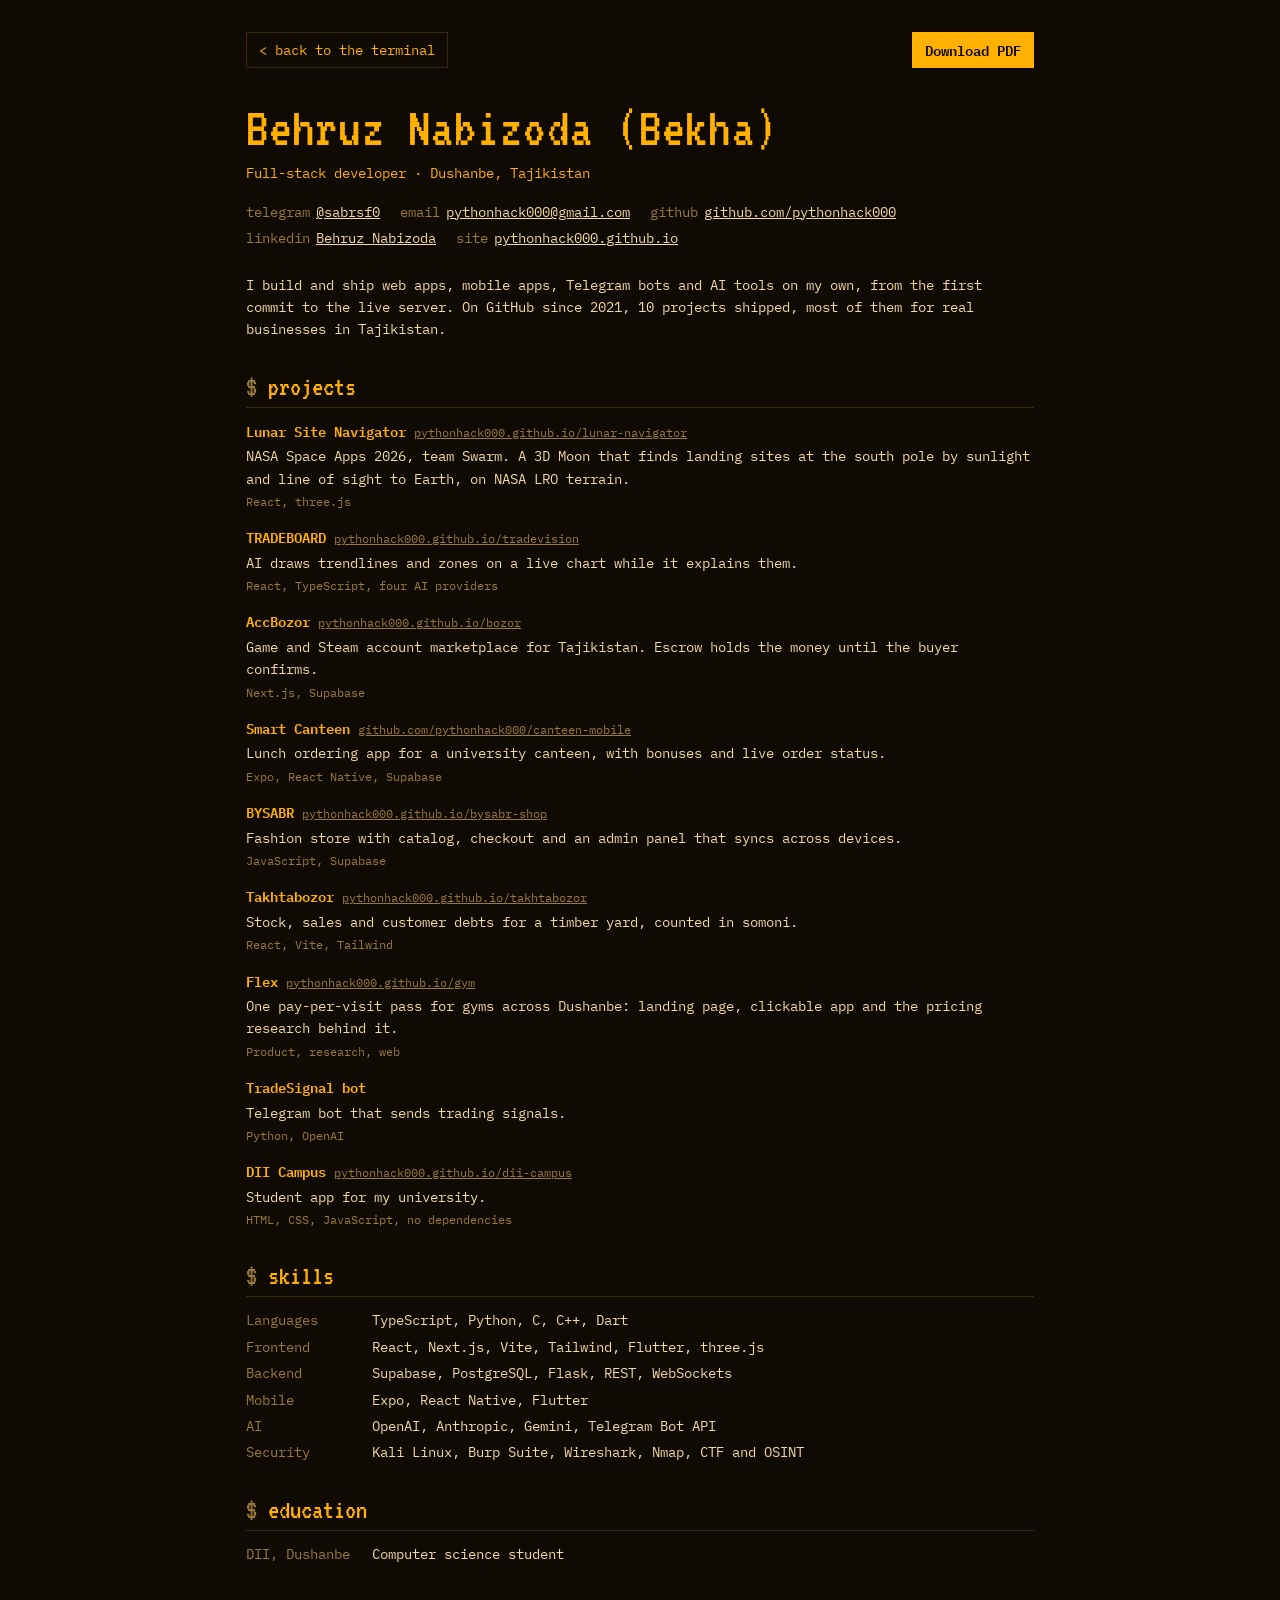
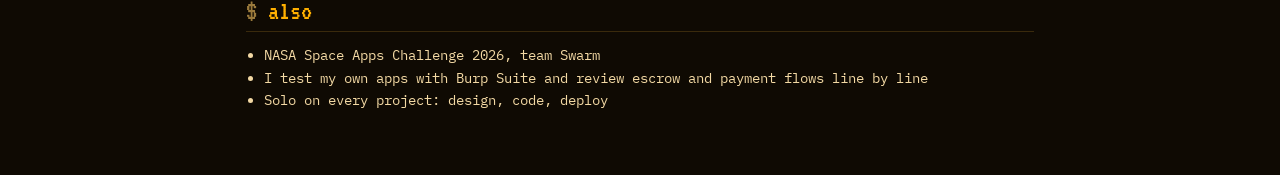
==== resume.html @ f71ea783 "feat: hidden CTF, git log, ssh contact relay and printable resume - ctf.js: seven flags across the s" ====
<!doctype html>
<html lang="en">
<head>
<meta charset="utf-8">
<meta name="viewport" content="width=device-width, initial-scale=1">
<title>Behruz Nabizoda (Bekha) — resume</title>
<meta name="description" content="Resume of Behruz Nabizoda (Bekha), full-stack developer in Dushanbe.">
<link rel="icon" href="favicon.svg" type="image/svg+xml">
<link rel="preconnect" href="https://fonts.googleapis.com">
<link rel="preconnect" href="https://fonts.gstatic.com" crossorigin>
<link href="https://fonts.googleapis.com/css2?family=IBM+Plex+Mono:wght@400;500;600&family=VT323&display=swap" rel="stylesheet">
<style>
  :root { --bg: #0f0a03; --fg: #ffb000; --text: #f3d9a4; --dim: #9a7a3c; --line: #3a2a0c; }
  * { box-sizing: border-box; }
  body { margin: 0; background: var(--bg); color: var(--text); font: 14px/1.6 'IBM Plex Mono', ui-monospace, monospace; }
  main { max-width: 820px; margin: 0 auto; padding: 32px 16px 64px; }
  .bar { display: flex; justify-content: space-between; gap: 12px; margin-bottom: 32px; flex-wrap: wrap; }
  .bar a, .bar button { font: inherit; color: var(--fg); background: none; border: 1px solid var(--line); padding: 6px 12px; cursor: pointer; text-decoration: none; }
  .bar a:hover, .bar button:hover { border-color: var(--fg); }
  .bar button { background: var(--fg); color: var(--bg); border-color: var(--fg); font-weight: 600; }
  h1 { font: 56px/1 VT323, monospace; color: var(--fg); margin: 0; letter-spacing: 0.02em; }
  .role { color: var(--fg); margin: 6px 0 16px; }
  .contacts { display: flex; flex-wrap: wrap; gap: 4px 20px; padding: 0; margin: 0 0 24px; list-style: none; }
  .contacts a { color: var(--text); }
  .contacts span { color: var(--dim); margin-right: 6px; }
  h2 { font: 28px/1 VT323, monospace; color: var(--fg); margin: 32px 0 12px; border-bottom: 1px solid var(--line); padding-bottom: 6px; }
  h2::before { content: '$ '; color: var(--dim); }
  .proj { margin: 0 0 14px; break-inside: avoid; }
  .proj b { color: var(--fg); font-weight: 600; }
  .proj a { color: var(--dim); font-size: 12px; margin-left: 8px; }
  .proj p { margin: 2px 0 0; }
  .proj small { color: var(--dim); }
  dl { display: grid; grid-template-columns: 110px 1fr; gap: 4px 16px; margin: 0; }
  dt { color: var(--dim); }
  dd { margin: 0; }
  ul.plain { margin: 0; padding-left: 18px; }
  @media (max-width: 560px) { h1 { font-size: 44px; } dl { grid-template-columns: 1fr; } dt { margin-top: 6px; } }
  @media print {
    @page { margin: 14mm; }
    :root { --bg: #fff; --fg: #000; --text: #111; --dim: #555; --line: #ccc; }
    body { font-size: 10.5pt; }
    main { padding: 0; max-width: none; }
    .bar { display: none; }
    h1 { font-size: 40pt; }
    h2 { margin-top: 18px; }
    a { text-decoration: none; }
  }
</style>
</head>
<body>
<main>
  <div class="bar">
    <a href="./">&lt; back to the terminal</a>
    <button type="button" id="pdf">Download PDF</button>
  </div>
  <h1 id="name"></h1>
  <p class="role" id="role"></p>
  <ul class="contacts" id="contacts"></ul>
  <p id="summary"></p>
  <h2>projects</h2>
  <div id="projects"></div>
  <h2>skills</h2>
  <dl id="skills"></dl>
  <h2>education</h2>
  <dl id="education"></dl>
  <h2>also</h2>
  <ul class="plain" id="extra"></ul>
</main>
<script src="resume.js?v=1"></script>
<script>
  (() => {
    const R = window.BEKHA_RESUME;
    const $ = (id) => document.getElementById(id);
    const el = (tag, text, attrs) => { const n = document.createElement(tag); if (text) n.textContent = text; Object.assign(n, attrs || {}); return n; };
    $('name').textContent = R.name;
    $('role').textContent = `${R.title} · ${R.location}`;
    R.contacts.forEach(([k, label, href]) => {
      const li = el('li'); li.append(el('span', k), el('a', label, { href, rel: 'noopener' })); $('contacts').appendChild(li);
    });
    $('summary').textContent = R.summary;
    R.projects.forEach(([name, what, stack, url]) => {
      const d = el('div', null, { className: 'proj' });
      d.appendChild(el('b', name));
      if (url) d.appendChild(el('a', url.replace(/^https?:\/\//, '').replace(/\/$/, ''), { href: url, rel: 'noopener' }));
      d.appendChild(el('p', what));
      d.appendChild(el('small', stack));
      $('projects').appendChild(d);
    });
    R.skills.forEach(([k, v]) => $('skills').append(el('dt', k), el('dd', v)));
    R.education.forEach(([where, what]) => $('education').append(el('dt', where), el('dd', what)));
    R.extra.forEach((x) => $('extra').appendChild(el('li', x)));
    $('pdf').addEventListener('click', () => window.print());
  })();
</script>
</body>
</html>
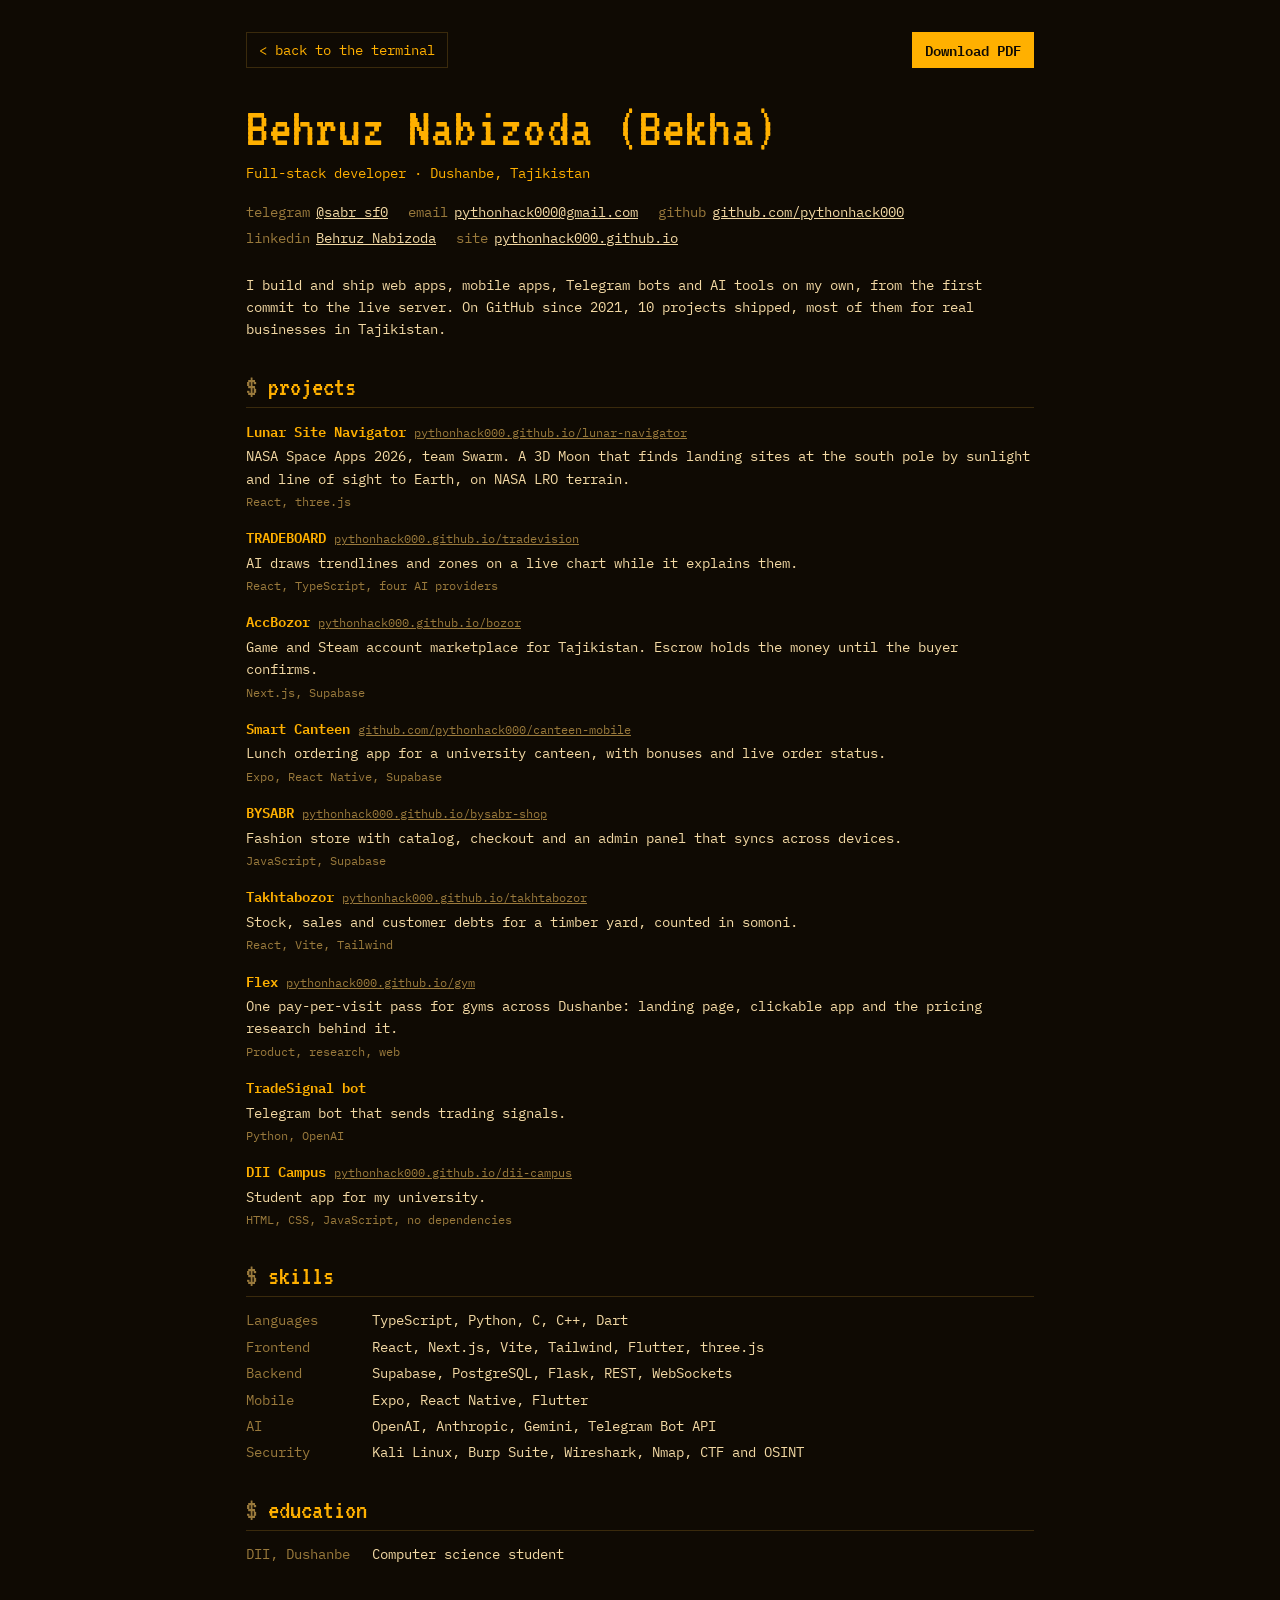
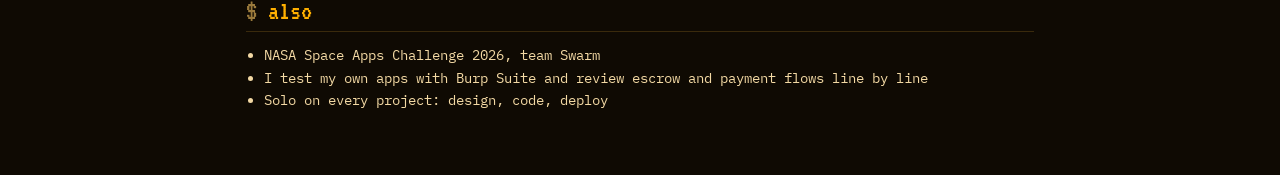
==== commit b22360f0: "feat: live chat with Telegram replies, fix the Telegram handle - chat.js: tty2 chat panel and launch" ====
--- a/resume.html
+++ b/resume.html
@@ -66,7 +66,7 @@
   <h2>also</h2>
   <ul class="plain" id="extra"></ul>
 </main>
-<script src="resume.js?v=1"></script>
+<script src="resume.js?v=2"></script>
 <script>
   (() => {
     const R = window.BEKHA_RESUME;
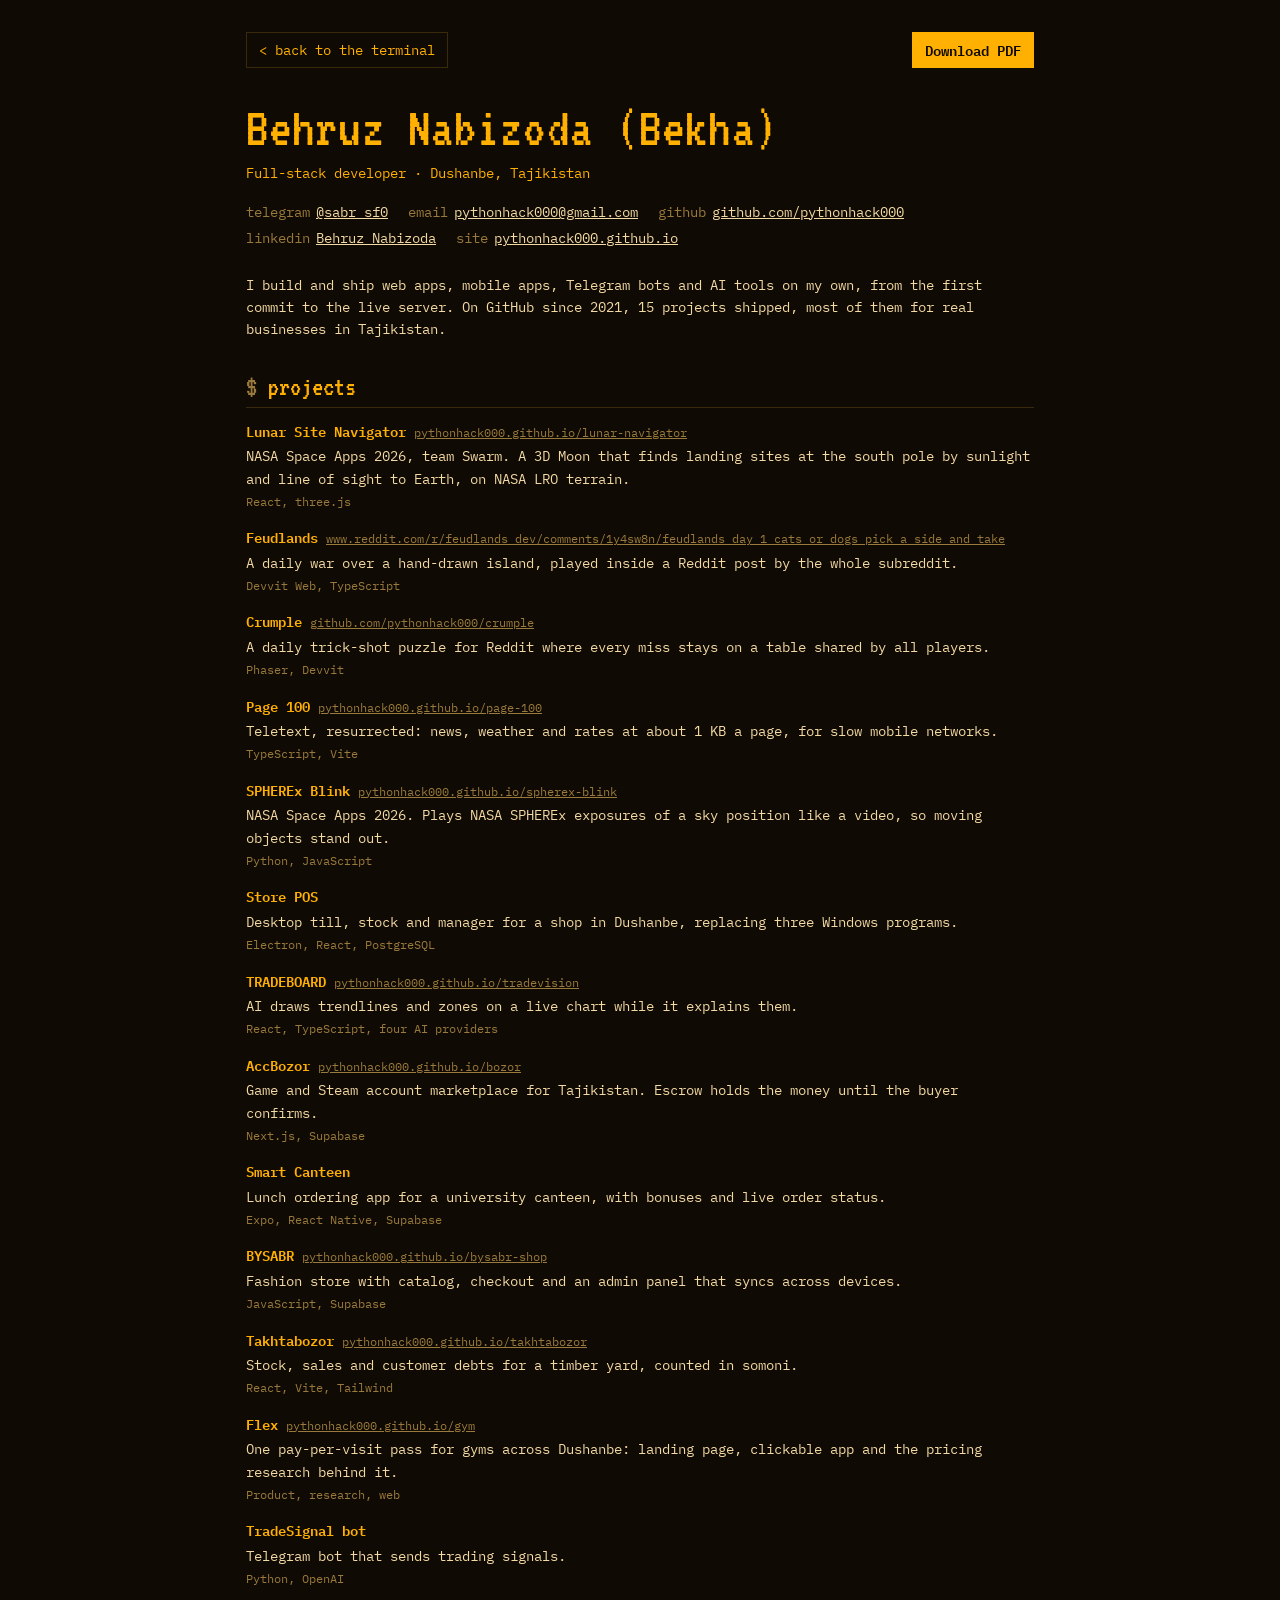
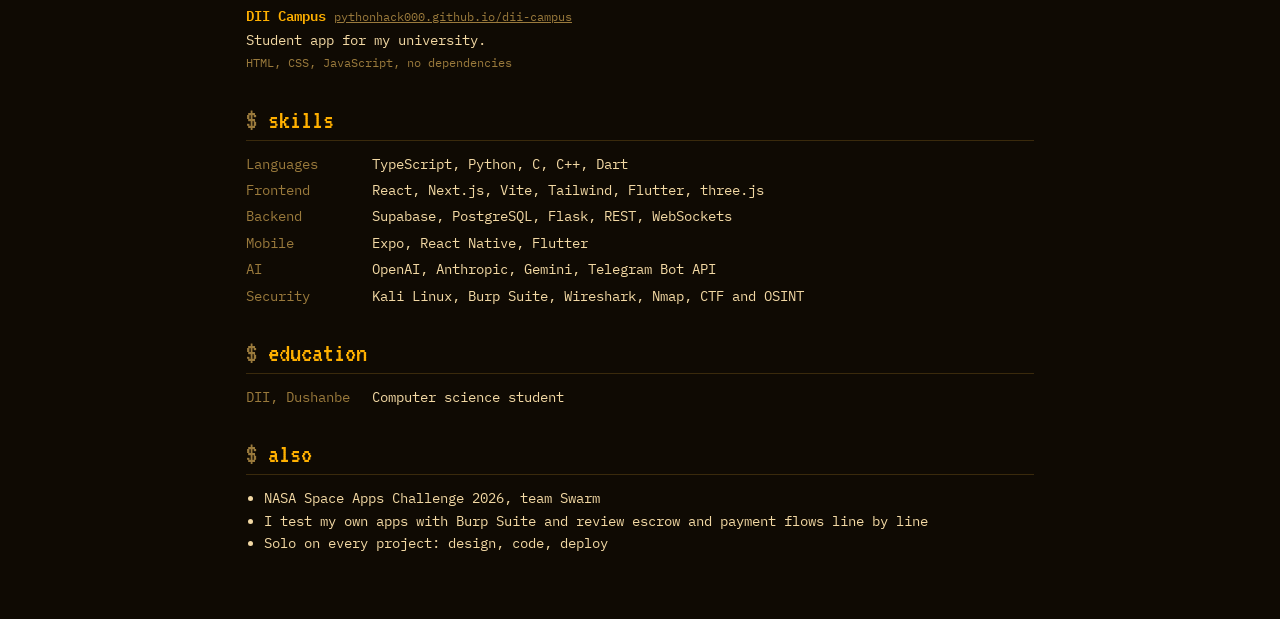
==== commit a30ea40b: "feat: tag paid client projects, drop the dead canteen repo link" ====
--- a/resume.html
+++ b/resume.html
@@ -66,7 +66,7 @@
   <h2>also</h2>
   <ul class="plain" id="extra"></ul>
 </main>
-<script src="resume.js?v=2"></script>
+<script src="resume.js?v=3"></script>
 <script>
   (() => {
     const R = window.BEKHA_RESUME;
